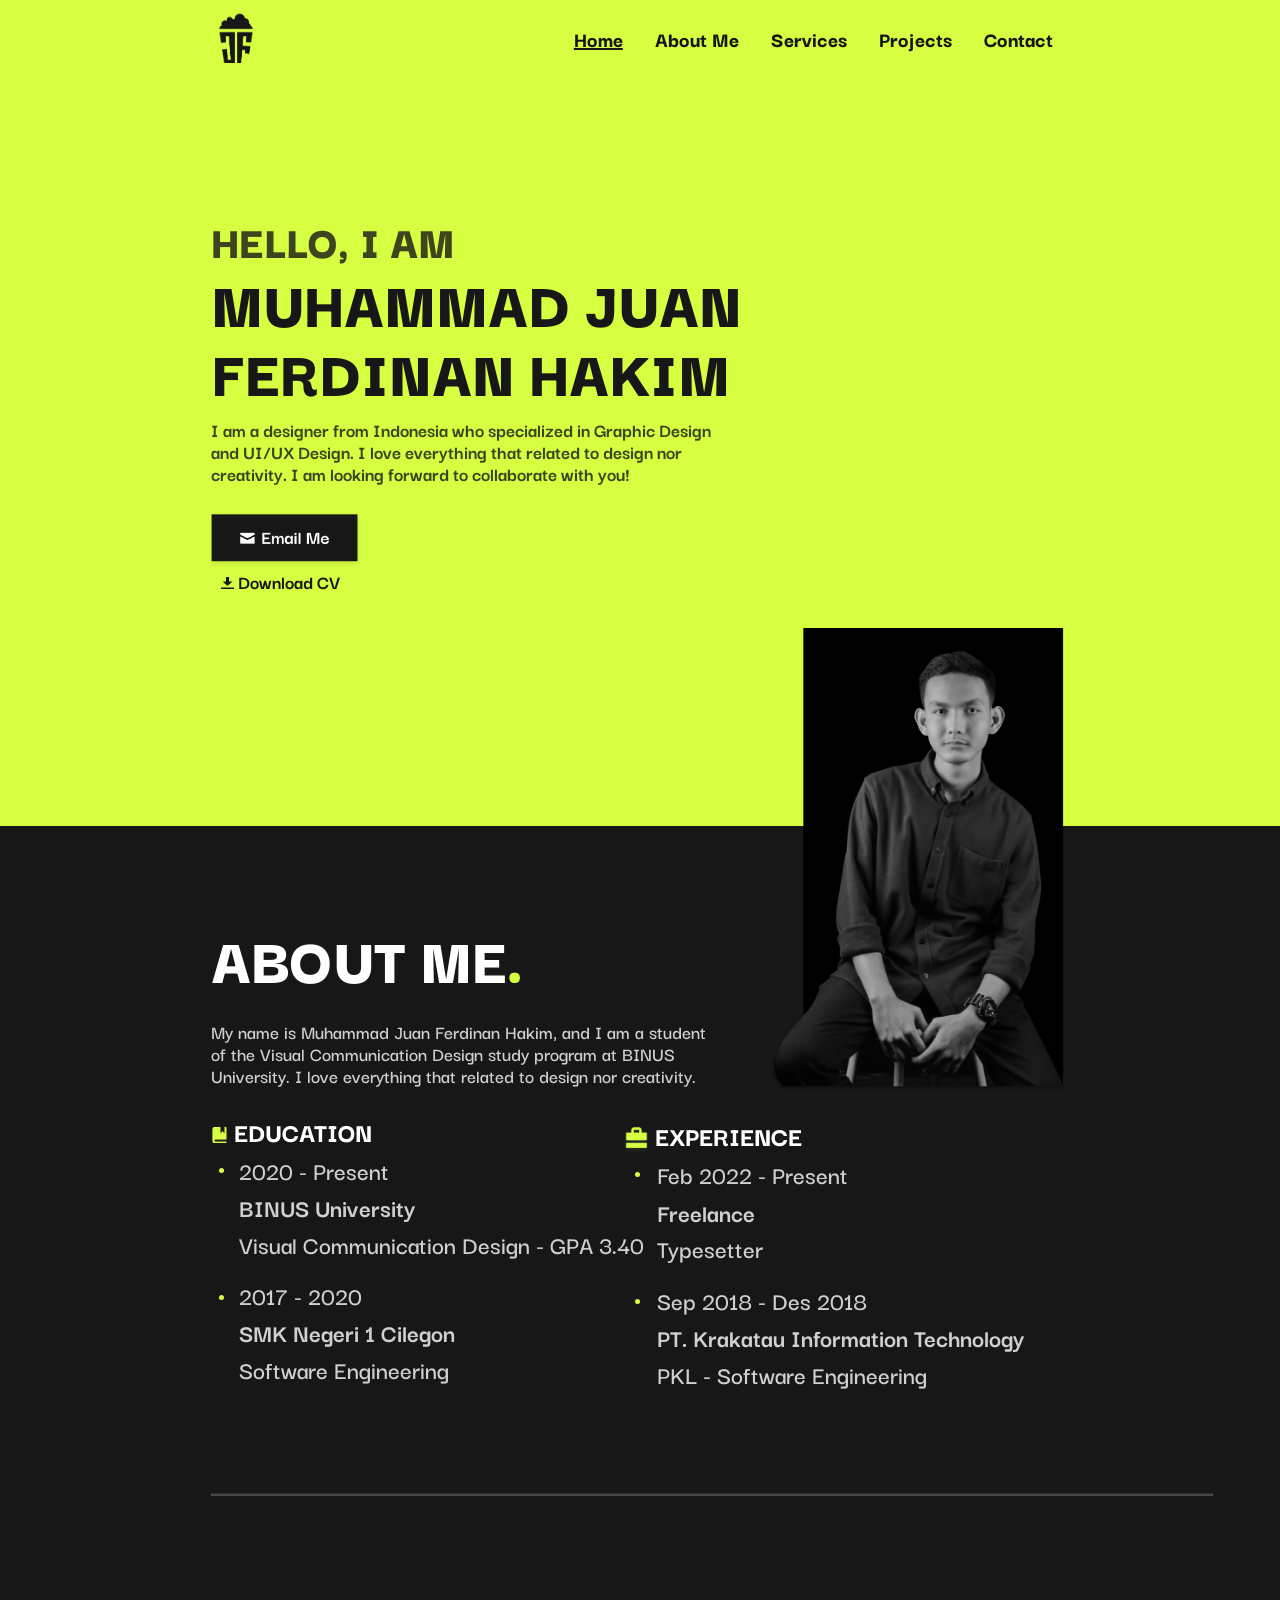
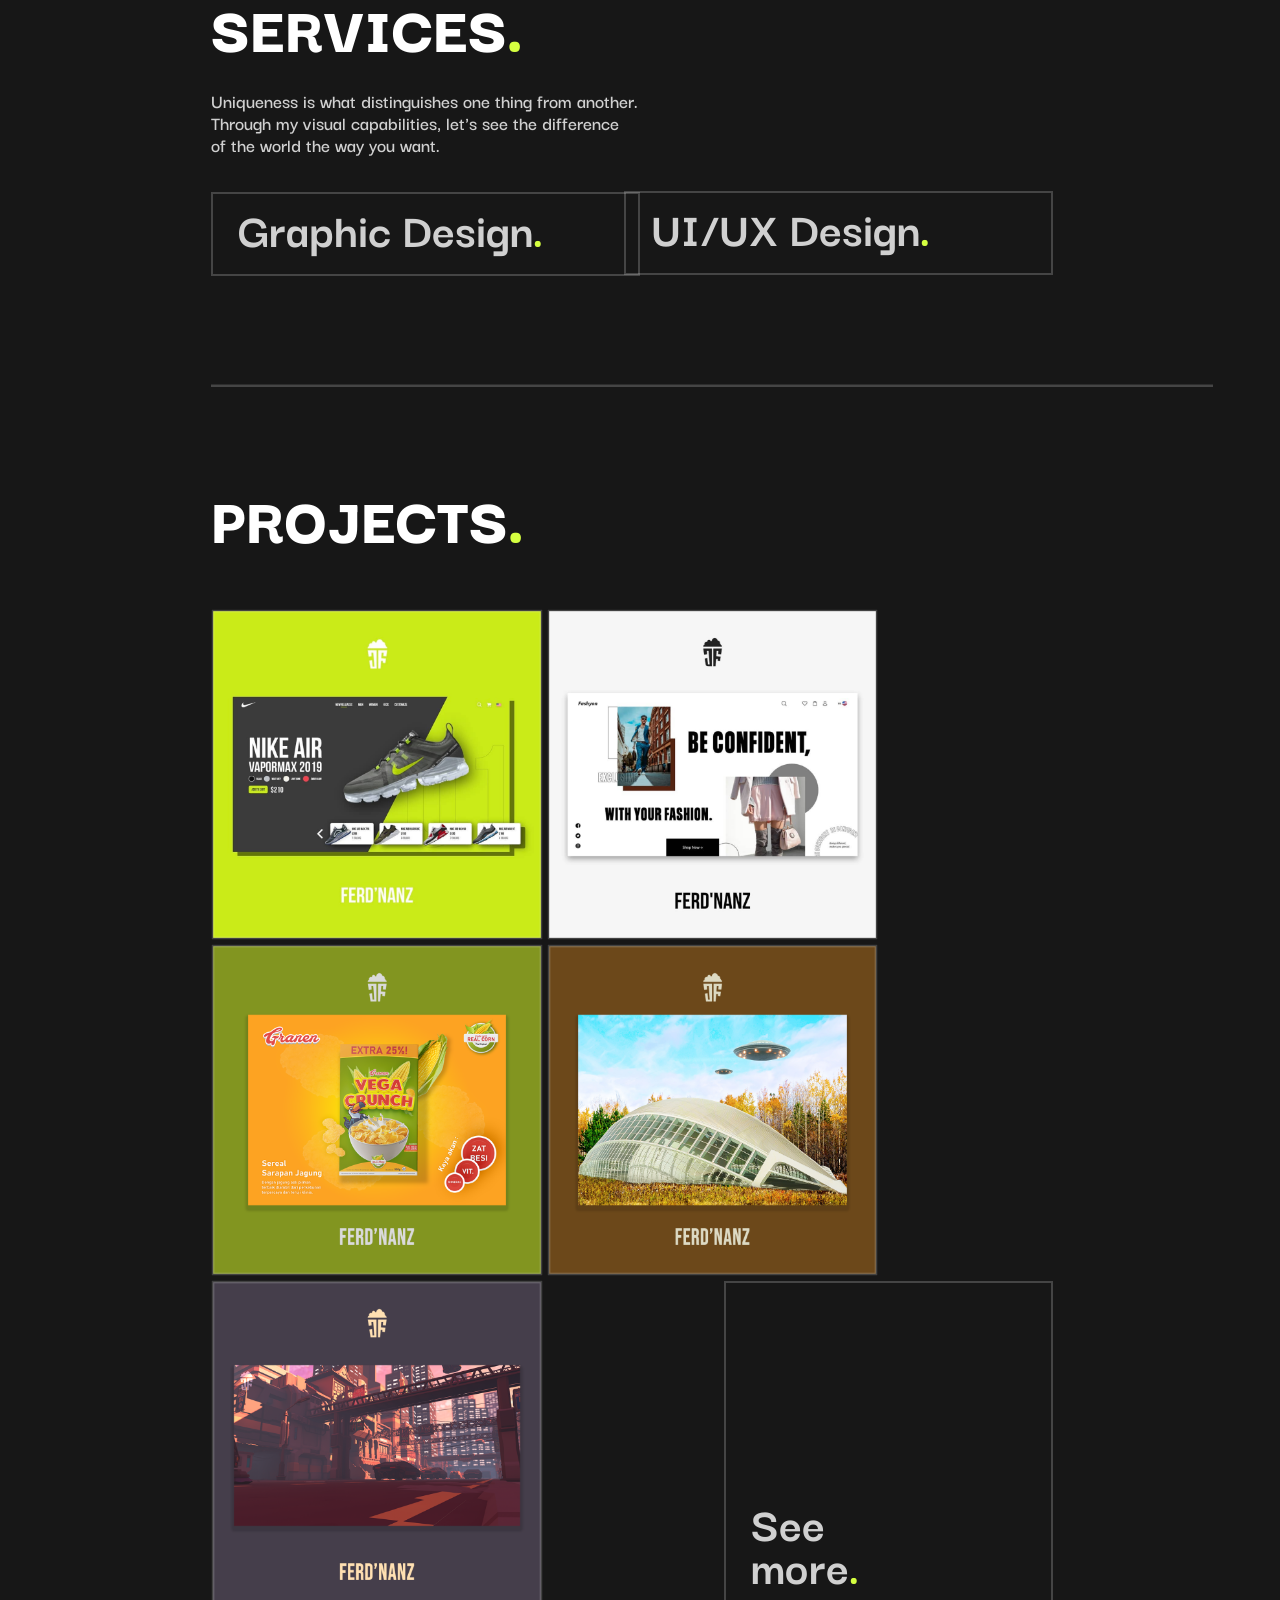
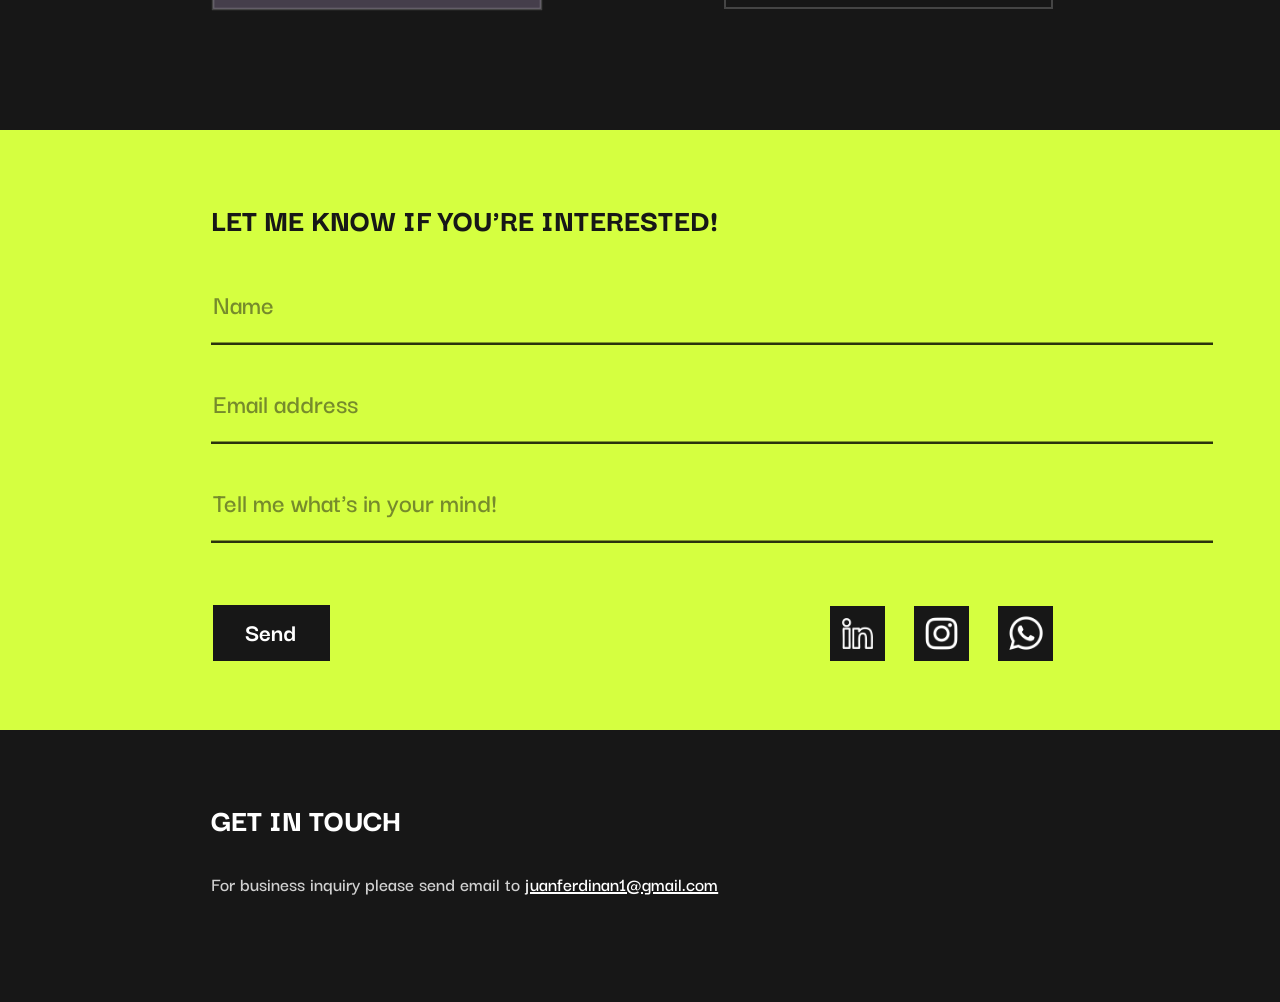
==== index.html @ d7a16997 "first commit" ====
<!DOCTYPE html>
<html>
<head>
  <meta name="viewport" content="width=device-width, initial-scale=1.0">
  <link rel="stylesheet" href="portofolio.css">
  <link href="https://fonts.googleapis.com/css2?family=Darker+Grotesque:wght@300;400;500;600;700;800;900&display=swap" rel="stylesheet">
  <title>Portofolio - Muhammad Juan Ferdinan Hakim</title>
  <link rel="icon" type="image/x-icon" href="img/favicon.png">
</head>
<body>
    <ul id="navbar">
      <div class="contentnav">
        <li class="li"><a href="portofolio.html"><img src="img/logo.png" alt="Logo JF" class="logo"></a></li>
        <li class="fr li"><a class="nav" href="#contact">Contact</a></li>
        <li class="fr li"><a class="nav" href="#projects">Projects</a></li>
        <li class="fr li"><a class="nav" href="#services">Services</a></li>
        <li class="fr li"><a class="nav" href="#aboutme">About Me</a></li>
        <li class="fr li"><a class="nav active" href="#home">Home</a></li>
      </div>
    </ul>

    <div id="home" class="bg">
        <div class="lp">
          <h1 class="head1">
            HELLO, I AM
            
            <span class="brh"></span>

            <div class="head2">MUHAMMAD JUAN
              <span class="brh"></span>
              FERDINAN HAKIM
              <span class="brh"></span>
            </div>

            <span class="br"></span>

            <div class="head3">I am a designer from Indonesia who specialized in Graphic Design
              <span class="brp"></span>
              and UI/UX Design. I love everything that related to design nor
              <span class="brp"></span>
              creativity. I am looking forward to collaborate with you!
            </div>

            <span class="br"></span>

            <ul>
                <li>
                  <a href="mailto:juanferdinan1@gmail.com" target="_blank">
                  <img class="emailicon" src="img/emailme1.png" 
                  onmouseover="this.src='img/emailme2.png'"
                  onmouseout="this.src='img/emailme1.png'"
                  alt="Email Me"/>
                  </a>
                </li>
                <span class="brb"></span>
                <li>
                  <a href="https://drive.google.com/u/0/uc?id=1bEFEHEDZlQZwKQmNddLRcC8NxGwHybi5&export=download" class="dcv">
                  <img class="dlicon" src="img/download.png" 
                  alt="Download"/> Download CV</a>
                </li>
            </ul>
          </h1>
          <img src="img/foto.png" alt="Foto Diri" class="foto">
        </div>
    </div>

    <div id="aboutme" class="content">
      <h1 style="margin-top: 20px;">ABOUT ME<span class="titik">.</span></h1>

      <span class="br"></span>

      <p style="margin-top: -30px;">My name is Muhammad Juan Ferdinan Hakim, and I am a student
        <span class="brp"></span>
        of the Visual Communication Design study program at BINUS
        <span class="brp"></span>
        University. I love everything that related to design nor creativity.
      </p>

      <h2><img src="img/edu.png" alt="Edu Icon" style="margin-bottom: -1px; width: 2%;"> EDUCATION</h2>
      <li style="margin-top: -12.5px; margin-left: 8px;" class="titik"><p style="font-size: 26px; margin-top: -27.5px; margin-left: 20px;">2020 - Present</p></li>
      <p style="font-size: 26px; margin-top: -25px; margin-left: 28px;"><b>BINUS University</b></p>
      <p style="font-size: 26px; margin-top: -25px; margin-left: 28px;">Visual Communication Design - GPA 3.40</p>
      
      <li style="margin-top: 0px; margin-left: 8px;" class="titik"><p style="font-size: 26px; margin-top: -28.5px; margin-left: 20px;">2017 - 2020</p></li>
      <p style="font-size: 26px; margin-top: -25px; margin-left: 28px;"><b>SMK Negeri 1 Cilegon</b></p>
      <p style="font-size: 26px; margin-top: -25px; margin-left: 28px;">Software Engineering</p>

      <div style="float: right; margin-right: -220px; margin-top: -320px;">
      <h2 style="margin-left: 30px;"><img src="img/briefcase.png" alt="BC Icon" style="margin-bottom: -6px; margin-left: -33px; width: 4%;"> EXPERIENCE</h2>
      <li style="margin-top: -12.5px; margin-left: 8px;" class="titik"><p style="font-size: 26px; margin-top: -27.5px; margin-left: 22px;">Feb 2022 - Present</p></li>
      <p style="font-size: 26px; margin-top: -24px; margin-left: 30px;"><b>Freelance</b></p>
      <p style="font-size: 26px; margin-top: -25.5px; margin-left: 30px;">Typesetter</p>
      
      <li style="margin-top: 0px; margin-left: 8px;" class="titik"><p style="font-size: 26px; margin-top: -28.5px; margin-left: 22px;">Sep 2018 - Des 2018</p></li>
      <p style="font-size: 26px; margin-top: -25px; margin-left: 30px;"><b>PT. Krakatau Information Technology</b></p>
      <p style="font-size: 26px; margin-top: -25px; margin-left: 30px;">PKL - Software Engineering</p>
      </div>

      <img style="width: 1002px; margin-top: 75px;" src="img/line2.png">
    </div>

    <div id="services" class="content">
      <h1 style="margin-top: -50px;">SERVICES<span class="titik">.</span></h1>

      <span class="br"></span>

      <p style="margin-top: -30px;">Uniqueness is what distinguishes one thing from another.
        <span class="brp"></span>
        Through my visual capabilities, let's see the difference
        <span class="brp"></span>
        of the world the way you want.
      </p>
      
      <a href="#"><h1 class="s1" id="unhide1">Graphic Design<span class="titik">.</span> <img class="extlink1" id="hide1" src="img/extlink.png" alt="External Link"></h1></a>
      <a href="#"><h1 class="s2" id="unhide2">UI/UX Design<span class="titik">.</span> <img class="extlink2" id="hide2" src="img/extlink.png" alt="External Link"></h1></a>

      <img style="width: 1002px; margin-top: 75px;" src="img/line2.png">
    </div>

    <div id="projects" class="content">
      <h1 style="margin-top: -50px;">PROJECTS<span class="titik">.</span></h1>

      <span class="br"></span>

      <img style="width: 331.5px;" src="img/img1.png" alt="IMG1">
      <img style="width: 331.5px;" src="img/img2.png" alt="IMG2">
      <img style="width: 331.5px;" src="img/img3.png" alt="IMG3">
      <img style="width: 331.5px;" src="img/img4.png" alt="IMG4">
      <img style="width: 331.5px;" src="img/img5.png" alt="IMG5">
      <a href="#"><h1 class="s3" id="unhide3">
        <img class="extlink3" id="hide3" src="img/extlink.png" alt="External Link">
        <div style="margin-top: 205px;">See
        <span style="display: block; margin-bottom: -25px;"></span>
        more<span class="titik">.</span></div></h1></a>
    </div>

    <span class="brs"></span>

    <div id="contact" class="bgcontact" style="width: 100%;">
      <div class="content">
        <div style="margin-top: -25px;">
          <h2 class="contact">LET ME KNOW IF YOU'RE INTERESTED!</h2>
        </div>
      </div>

      <div class="content">
        <form action="#contact" style="margin-top: -25px;">
          <input type="text" id="fname" name="fname" placeholder="Name" class="form" size="79">
          <img style="width: 1002px;" src="img/line3.png"><span class="brs"></span>
          <input type="text" id="lname" name="lname" placeholder="Email address" class="form" size="79">
          <img style="width: 1002px;" src="img/line3.png"><span class="brs"></span>
          <input type="text" id="lname" name="lname" placeholder="Tell me what's in your mind!" class="form" size="79">
          <img style="width: 1002px;" src="img/line3.png"><span class="brs"></span><br>
          <input type="submit" value="Send">
        </form>

        <div style="float: right; margin-top: -59.5px; margin-right: 16px;">
          <a href="https://www.linkedin.com/in/muhammad-juan-ferdinan-hakim-639b55199/" target="_blank"><img style="width: 55px; margin-right: 25px;" src="img/in.png" alt="LinkedIn Icon"></a>
          <a href="https://www.instagram.com/juanferdinan.dzn/" target="_blank"><img style="width: 55px; margin-right: 25px;" src="img/ig.png" alt="Instagram Icon"></a>
          <a href="https://wa.me/6282111649429" target="_blank"><img style="width: 55px;" src="img/wa.png" alt="WhatsApp Icon"></a>
        </div>
      </div>
    </div>

    <footer class="content">
      <div style="margin-top: -25px;">
        <h2 class="footer">GET IN TOUCH</h2>
      </div>

      <p style="margin-top: 100px;">For business inquiry please send email to 
        <a class="mail" href="mailto:juanferdinan1@gmail.com" target="_blank">juanferdinan1@gmail.com</a></p>
    </footer>

<div class="javascript">
<script>
    var prevScrollpos = window.pageYOffset;
    window.onscroll = function() {
    var currentScrollPos = window.pageYOffset;
      if (prevScrollpos > currentScrollPos) {
        document.getElementById("navbar").style.top = "0";
      } else {
        document.getElementById("navbar").style.top = "-80px";
      }
      prevScrollpos = currentScrollPos;
    }

    var header = document.getElementById("navbar");
    var btns = header.getElementsByClassName("nav");
    for (var i = 0; i < btns.length; i++) {
      btns[i].addEventListener("click", function() {
      var current = document.getElementsByClassName("active");
      current[0].className = current[0].className.replace(" active", "");
      this.className += " active";
      });
    }
</script>

<script src="https://ajax.googleapis.com/ajax/libs/jquery/3.6.1/jquery.min.js"></script>
  
<script>
  $(document).ready(function(){
  $("#unhide1").hover(function(){
    $("#hide1").show();
    }, function(){
    $("#hide1").hide();
  });
  });
</script>

<script>
  $(document).ready(function(){
  $("#unhide2").hover(function(){
    $("#hide2").show();
    }, function(){
    $("#hide2").hide();
  });
  });
</script>

<script>
  $(document).ready(function(){
  $("#unhide3").hover(function(){
    $("#hide3").show();
    }, function(){
    $("#hide3").hide();
  });
  });
</script>
</div>

</body>
</html>
---- portofolio.css ----
html {
    scroll-behavior: smooth;
}

body {
    height: 100%;
    margin-bottom: 0;
    margin-left: 0;
    margin-right: 0;
    margin-top: -20px;
}

.bg {
    background-color: #D5FF40;
    height: 768px;
    background-position: center;
    background-repeat: no-repeat;
    background-size: cover;
    margin: 0;
}

body {
    color: #fff;
}

ul {
    list-style-type: none;
    margin: 0;
    padding: 0;
    overflow: hidden;
    background-color: #D5FF40;
    position: -webkit-sticky;
    position: sticky;
    top: 0;
    transition: top 0.5s;
    font-size: 22px;
}
  
.li {
    float: left;
}
  
.nav {
    display: block;
    color: #171717;
    text-align: center;
    padding: 14px 16px;
    text-decoration: none;
    font-family: 'Darker Grotesque', sans-serif;
    font-weight: 800;
}
  
.nav:hover {
    background-color: #171717;
    color: #D5FF40;
}

.active {
    text-decoration-line: underline;
    text-decoration-color: #171717;
    text-decoration-thickness: 2px;
    color: #171717;
}

.fr {
    float: right;
    margin-top: 10px;
    margin-bottom: 10px;
}

.logo {
    width: 50px;
    height: 59px;
    cursor: pointer;
    margin-top: 4px;
}

body {
    background: #171717;
}
  
.content {
    max-width: 67%;
    margin: auto;
    padding: 65px;
}

.contentnav {
    max-width: 67%;
    margin: auto;
}

.foto {
    width: 35%;
    float: right;
}

.lp {
    max-width: 67%;
    margin: auto;
    padding: 75px;
}

.head1 {
    float: left;
    font-family: 'Darker Grotesque', sans-serif;
    font-weight: 900;
    font-size: 47.5px;
    color: rgba(23, 23, 23, 0.8);
    margin-top: 75px;
}

.head2 {
    font-family: 'Darker Grotesque', sans-serif;
    font-weight: 900;
    font-size: 67.5px;
    color: #171717;
}

.brh {
    display: block;
    margin-bottom: -0.35em;
}


.head3 {
    font-family: 'Darker Grotesque', sans-serif;
    font-weight: 700;
    font-size: 20px;
    color: rgba(23, 23, 23, 0.8);
}

.brp {
    display: block;
    margin-bottom: -0.25em;
}

.br {
    display: block;
    margin-bottom: 0.5em;
}

.brb {
    display: block;
    margin-bottom: -0.5em;
}

.emailicon {
    width: 25%;
    margin-left: -5px;
}

.dlicon {
    width: 2%;
    margin-left: 10px;
}

.dcv {
    font-family: 'Darker Grotesque', sans-serif;
    font-weight: 700;
    font-size: 20px;
    color: #171717;
    text-decoration-line: none;
}

h1 {
    font-family: 'Darker Grotesque', sans-serif;
    font-weight: 900;
    font-size: 67.5px;
    color: #fff;
    text-decoration-line: none;
}

h2 {
    font-family: 'Darker Grotesque', sans-serif;
    font-weight: 800;
    font-size: 28px;
    color: #fff;
    text-decoration-line: none;
}

.titik {
    color: #D5FF40;
}

p {
    font-family: 'Darker Grotesque', sans-serif;
    font-weight: 600;
    font-size: 20px;
    color: rgba(255, 255, 255, 0.8);
    text-decoration-line: none;
}

.square {
    height: 50px;
    width: 50px;
    border: 2.5px solid rgba(255, 255, 255, 0.2);
}

h1.s1 {
    width: 400px;
    height: 75px;
    font-family: 'Darker Grotesque', sans-serif;
    font-weight: 700;
    font-size: 50px;
    color: rgba(255, 255, 255, 0.8);
    text-decoration-line: none;
    border: 2.5px solid rgba(255, 255, 255, 0.2);
    padding-bottom: 5px;
    padding-left: 25px;
}

h1.s1:hover {
    color: #ffffff;
    border: 2.5px solid rgba(255, 255, 255, 0.2);
    background-color: rgba(255, 255, 255, 0.2);
}

.extlink1 {
    width: 41px;
    float: right;
    padding-top: 19.5px;
    padding-right: 25px;
    display: none;
}

h1.s2 {
    float: right;
    width: 400px;
    height: 75px;
    font-family: 'Darker Grotesque', sans-serif;
    font-weight: 700;
    font-size: 50px;
    color: rgba(255, 255, 255, 0.8);
    text-decoration-line: none;
    border: 2.5px solid rgba(255, 255, 255, 0.2);
    padding-bottom: 5px;
    padding-left: 25px;
    margin-top: -118px;
    margin-right: 16px;
}

h1.s2:hover{
    color: #ffffff;
    border: 2.5px solid rgba(255, 255, 255, 0.2);
    background-color: rgba(255, 255, 255, 0.2);
}

.extlink2 {
    width: 41px;
    float: right;
    padding-top: 19.5px;
    padding-right: 25px;
    display: none;
}

a {
    text-decoration-line: none;
}

h1.s3 {
    float: right;
    width: 300px;
    height: 324px;
    font-family: 'Darker Grotesque', sans-serif;
    font-weight: 700;
    font-size: 50px;
    color: rgba(255, 255, 255, 0.8);
    text-decoration-line: none;
    border: 2.5px solid rgba(255, 255, 255, 0.2);
    margin-top: 1px;
    padding-left: 25px;
    margin-right: 16px;
}

h1.s3:hover {
    color: #ffffff;
    border: 2.5px solid rgba(255, 255, 255, 0.2);
    background-color: rgba(255, 255, 255, 0.2);
}

.extlink3 {
    width: 41px;
    float: right;
    padding-top: 22px;
    padding-right: 25px;
    display: none;
}

.bgcontact {
    margin-right: 200px;
    background-color: #D5FF40;
}

.contact {
    float: left;
    font-family: 'Darker Grotesque', sans-serif;
    font-weight: 800;
    font-size: 32px;
    color: #171717;
    text-decoration-line: none;
    border: none;
}

.brs {
    display: block;
    margin-bottom: 50px;
}

.form {
    margin-top: -50px;
    border: none;
    font-family: 'Darker Grotesque', sans-serif;
    font-weight: 600;
    font-size: 28px;
    text-align: left;
    letter-spacing: 0px;
    color: #171717;
    padding-bottom: 9px;
    background-color: #D5FF40;
    border-width: 0px 0px 2.5px;
    border-color: #171717;
}

::placeholder {
    color: rgba(23, 23, 23, 0.5);
}

input[type=submit] {
    font-family: 'Darker Grotesque', sans-serif;
    font-weight: 700;
    font-size: 26px;
    background-color: #171717;
    border: none;
    color: #ffffff;
    padding: 8px 34px 12px 32px;
    text-decoration: none;
    margin: 4px 2px;
    cursor: pointer;
    margin-top: -10px;
}

.footer {
    float: left;
    font-family: 'Darker Grotesque', sans-serif;
    font-weight: 800;
    font-size: 32px;
    color: #ffffff;
    text-decoration-line: none;
    border: none;
}

a.mail {
    text-decoration-line: underline;
    text-decoration-color: #ffffff;
    color: #ffffff;
    cursor: pointer;
}
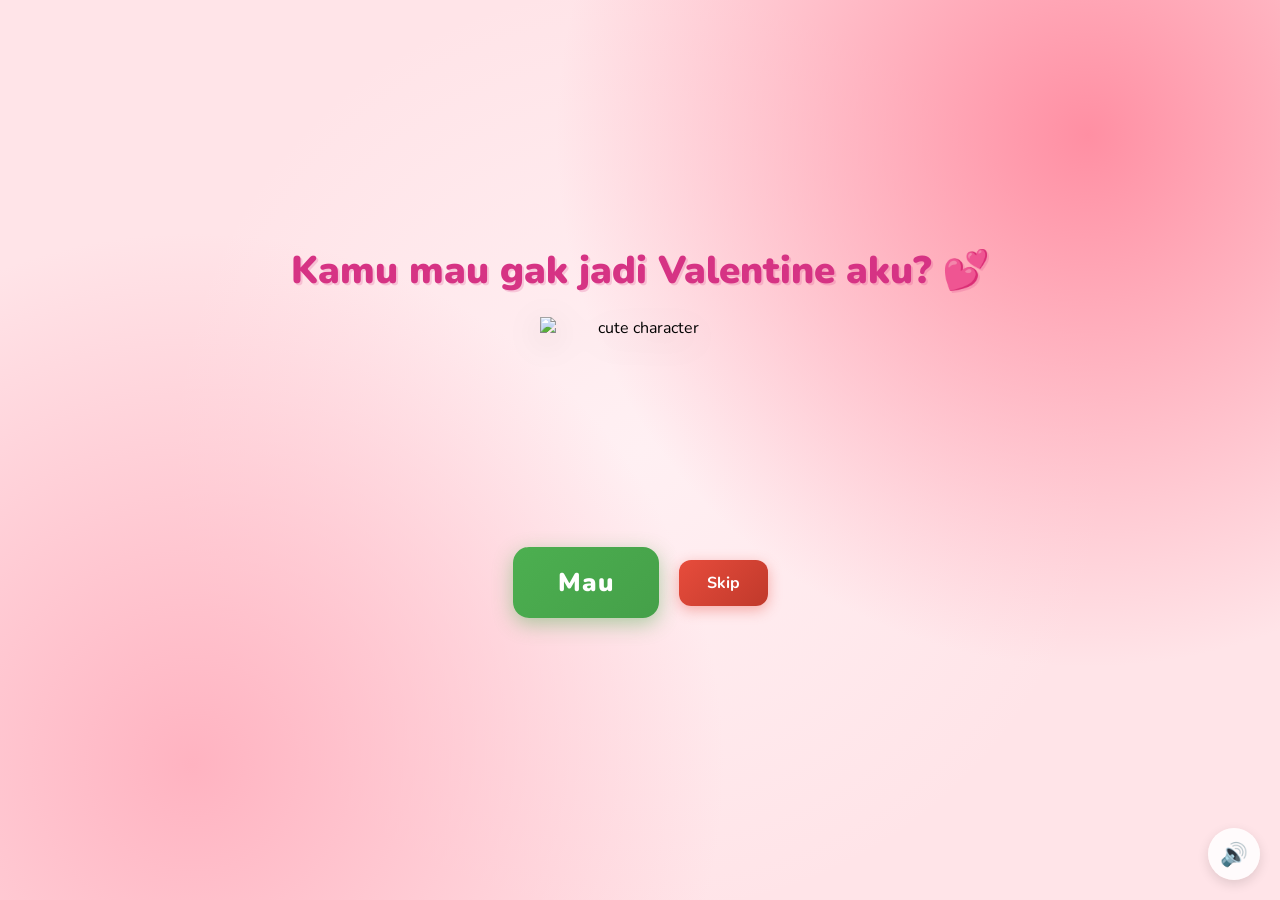
==== commit cbfef8be: "Add files via upload" ====
--- a/index.html
+++ b/index.html
@@ -1,232 +1,36 @@
 <!DOCTYPE html>
-<html>
+<html lang="en">
 <head>
-  <meta name="viewport" content="width=device-width, initial-scale=1.0">
-  <link rel="stylesheet" href="portofolio.css">
-  <link href="https://fonts.googleapis.com/css2?family=Darker+Grotesque:wght@300;400;500;600;700;800;900&display=swap" rel="stylesheet">
-  <title>Portofolio - Muhammad Juan Ferdinan Hakim</title>
-  <link rel="icon" type="image/x-icon" href="img/favicon.png">
+    <meta charset="UTF-8">
+    <meta name="viewport" content="width=device-width, initial-scale=1.0">
+    <title>Kamu mau gak jadi Valentine aku? 💕</title>
+    <link rel="preconnect" href="https://fonts.googleapis.com">
+    <link href="https://fonts.googleapis.com/css2?family=Nunito:wght@400;700;800;900&display=swap" rel="stylesheet">
+    <link rel="stylesheet" href="style.css">
 </head>
 <body>
-    <ul id="navbar">
-      <div class="contentnav">
-        <li class="li"><a href="portofolio.html"><img src="img/logo.png" alt="Logo JF" class="logo"></a></li>
-        <li class="fr li"><a class="nav" href="#contact">Contact</a></li>
-        <li class="fr li"><a class="nav" href="#projects">Projects</a></li>
-        <li class="fr li"><a class="nav" href="#services">Services</a></li>
-        <li class="fr li"><a class="nav" href="#aboutme">About Me</a></li>
-        <li class="fr li"><a class="nav active" href="#home">Home</a></li>
-      </div>
-    </ul>
+    <div class="hearts-bg"></div>
 
-    <div id="home" class="bg">
-        <div class="lp">
-          <h1 class="head1">
-            HELLO, I AM
-            
-            <span class="brh"></span>
+    <div class="container">
+        <h1>Kamu mau gak jadi Valentine aku? 💕</h1>
 
-            <div class="head2">MUHAMMAD JUAN
-              <span class="brh"></span>
-              FERDINAN HAKIM
-              <span class="brh"></span>
-            </div>
+        <div class="gif-container">
+            <img id="cat-gif" src="https://media.tenor.com/EBV7OT7ACfwAAAAj/u-u-qua-qua-u-quaa.gif" alt="cute character">
+        </div>
 
-            <span class="br"></span>
-
-            <div class="head3">I am a designer from Indonesia who specialized in Graphic Design
-              <span class="brp"></span>
-              and UI/UX Design. I love everything that related to design nor
-              <span class="brp"></span>
-              creativity. I am looking forward to collaborate with you!
-            </div>
-
-            <span class="br"></span>
-
-            <ul>
-                <li>
-                  <a href="mailto:juanferdinan1@gmail.com" target="_blank">
-                  <img class="emailicon" src="img/emailme1.png" 
-                  onmouseover="this.src='img/emailme2.png'"
-                  onmouseout="this.src='img/emailme1.png'"
-                  alt="Email Me"/>
-                  </a>
-                </li>
-                <span class="brb"></span>
-                <li>
-                  <a href="https://drive.google.com/u/0/uc?id=1bEFEHEDZlQZwKQmNddLRcC8NxGwHybi5&export=download" class="dcv">
-                  <img class="dlicon" src="img/download.png" 
-                  alt="Download"/> Download CV</a>
-                </li>
-            </ul>
-          </h1>
-          <img src="img/foto.png" alt="Foto Diri" class="foto">
+        <div class="buttons">
+            <button id="yes-btn" onclick="handleYesClick()">Mau</button>
+            <button id="no-btn" onclick="handleNoClick()">Skip</button>
         </div>
+        <div id="tease-toast"></div>
     </div>
 
-    <div id="aboutme" class="content">
-      <h1 style="margin-top: 20px;">ABOUT ME<span class="titik">.</span></h1>
+    <audio id="bg-music" loop autoplay muted>
+        <source src="music/beabadoobee - Glue Song (Lyrics).mp3" type="audio/mpeg">
+    </audio>
 
-      <span class="br"></span>
+    <button id="music-toggle" onclick="toggleMusic()" title="Toggle music">🔊</button>
 
-      <p style="margin-top: -30px;">My name is Muhammad Juan Ferdinan Hakim, and I am a student
-        <span class="brp"></span>
-        of the Visual Communication Design study program at BINUS
-        <span class="brp"></span>
-        University. I love everything that related to design nor creativity.
-      </p>
-
-      <h2><img src="img/edu.png" alt="Edu Icon" style="margin-bottom: -1px; width: 2%;"> EDUCATION</h2>
-      <li style="margin-top: -12.5px; margin-left: 8px;" class="titik"><p style="font-size: 26px; margin-top: -27.5px; margin-left: 20px;">2020 - Present</p></li>
-      <p style="font-size: 26px; margin-top: -25px; margin-left: 28px;"><b>BINUS University</b></p>
-      <p style="font-size: 26px; margin-top: -25px; margin-left: 28px;">Visual Communication Design - GPA 3.40</p>
-      
-      <li style="margin-top: 0px; margin-left: 8px;" class="titik"><p style="font-size: 26px; margin-top: -28.5px; margin-left: 20px;">2017 - 2020</p></li>
-      <p style="font-size: 26px; margin-top: -25px; margin-left: 28px;"><b>SMK Negeri 1 Cilegon</b></p>
-      <p style="font-size: 26px; margin-top: -25px; margin-left: 28px;">Software Engineering</p>
-
-      <div style="float: right; margin-right: -220px; margin-top: -320px;">
-      <h2 style="margin-left: 30px;"><img src="img/briefcase.png" alt="BC Icon" style="margin-bottom: -6px; margin-left: -33px; width: 4%;"> EXPERIENCE</h2>
-      <li style="margin-top: -12.5px; margin-left: 8px;" class="titik"><p style="font-size: 26px; margin-top: -27.5px; margin-left: 22px;">Feb 2022 - Present</p></li>
-      <p style="font-size: 26px; margin-top: -24px; margin-left: 30px;"><b>Freelance</b></p>
-      <p style="font-size: 26px; margin-top: -25.5px; margin-left: 30px;">Typesetter</p>
-      
-      <li style="margin-top: 0px; margin-left: 8px;" class="titik"><p style="font-size: 26px; margin-top: -28.5px; margin-left: 22px;">Sep 2018 - Des 2018</p></li>
-      <p style="font-size: 26px; margin-top: -25px; margin-left: 30px;"><b>PT. Krakatau Information Technology</b></p>
-      <p style="font-size: 26px; margin-top: -25px; margin-left: 30px;">PKL - Software Engineering</p>
-      </div>
-
-      <img style="width: 1002px; margin-top: 75px;" src="img/line2.png">
-    </div>
-
-    <div id="services" class="content">
-      <h1 style="margin-top: -50px;">SERVICES<span class="titik">.</span></h1>
-
-      <span class="br"></span>
-
-      <p style="margin-top: -30px;">Uniqueness is what distinguishes one thing from another.
-        <span class="brp"></span>
-        Through my visual capabilities, let's see the difference
-        <span class="brp"></span>
-        of the world the way you want.
-      </p>
-      
-      <a href="#"><h1 class="s1" id="unhide1">Graphic Design<span class="titik">.</span> <img class="extlink1" id="hide1" src="img/extlink.png" alt="External Link"></h1></a>
-      <a href="#"><h1 class="s2" id="unhide2">UI/UX Design<span class="titik">.</span> <img class="extlink2" id="hide2" src="img/extlink.png" alt="External Link"></h1></a>
-
-      <img style="width: 1002px; margin-top: 75px;" src="img/line2.png">
-    </div>
-
-    <div id="projects" class="content">
-      <h1 style="margin-top: -50px;">PROJECTS<span class="titik">.</span></h1>
-
-      <span class="br"></span>
-
-      <img style="width: 331.5px;" src="img/img1.png" alt="IMG1">
-      <img style="width: 331.5px;" src="img/img2.png" alt="IMG2">
-      <img style="width: 331.5px;" src="img/img3.png" alt="IMG3">
-      <img style="width: 331.5px;" src="img/img4.png" alt="IMG4">
-      <img style="width: 331.5px;" src="img/img5.png" alt="IMG5">
-      <a href="#"><h1 class="s3" id="unhide3">
-        <img class="extlink3" id="hide3" src="img/extlink.png" alt="External Link">
-        <div style="margin-top: 205px;">See
-        <span style="display: block; margin-bottom: -25px;"></span>
-        more<span class="titik">.</span></div></h1></a>
-    </div>
-
-    <span class="brs"></span>
-
-    <div id="contact" class="bgcontact" style="width: 100%;">
-      <div class="content">
-        <div style="margin-top: -25px;">
-          <h2 class="contact">LET ME KNOW IF YOU'RE INTERESTED!</h2>
-        </div>
-      </div>
-
-      <div class="content">
-        <form action="#contact" style="margin-top: -25px;">
-          <input type="text" id="fname" name="fname" placeholder="Name" class="form" size="79">
-          <img style="width: 1002px;" src="img/line3.png"><span class="brs"></span>
-          <input type="text" id="lname" name="lname" placeholder="Email address" class="form" size="79">
-          <img style="width: 1002px;" src="img/line3.png"><span class="brs"></span>
-          <input type="text" id="lname" name="lname" placeholder="Tell me what's in your mind!" class="form" size="79">
-          <img style="width: 1002px;" src="img/line3.png"><span class="brs"></span><br>
-          <input type="submit" value="Send">
-        </form>
-
-        <div style="float: right; margin-top: -59.5px; margin-right: 16px;">
-          <a href="https://www.linkedin.com/in/muhammad-juan-ferdinan-hakim-639b55199/" target="_blank"><img style="width: 55px; margin-right: 25px;" src="img/in.png" alt="LinkedIn Icon"></a>
-          <a href="https://www.instagram.com/juanferdinan.dzn/" target="_blank"><img style="width: 55px; margin-right: 25px;" src="img/ig.png" alt="Instagram Icon"></a>
-          <a href="https://wa.me/6282111649429" target="_blank"><img style="width: 55px;" src="img/wa.png" alt="WhatsApp Icon"></a>
-        </div>
-      </div>
-    </div>
-
-    <footer class="content">
-      <div style="margin-top: -25px;">
-        <h2 class="footer">GET IN TOUCH</h2>
-      </div>
-
-      <p style="margin-top: 100px;">For business inquiry please send email to 
-        <a class="mail" href="mailto:juanferdinan1@gmail.com" target="_blank">juanferdinan1@gmail.com</a></p>
-    </footer>
-
-<div class="javascript">
-<script>
-    var prevScrollpos = window.pageYOffset;
-    window.onscroll = function() {
-    var currentScrollPos = window.pageYOffset;
-      if (prevScrollpos > currentScrollPos) {
-        document.getElementById("navbar").style.top = "0";
-      } else {
-        document.getElementById("navbar").style.top = "-80px";
-      }
-      prevScrollpos = currentScrollPos;
-    }
-
-    var header = document.getElementById("navbar");
-    var btns = header.getElementsByClassName("nav");
-    for (var i = 0; i < btns.length; i++) {
-      btns[i].addEventListener("click", function() {
-      var current = document.getElementsByClassName("active");
-      current[0].className = current[0].className.replace(" active", "");
-      this.className += " active";
-      });
-    }
-</script>
-
-<script src="https://ajax.googleapis.com/ajax/libs/jquery/3.6.1/jquery.min.js"></script>
-  
-<script>
-  $(document).ready(function(){
-  $("#unhide1").hover(function(){
-    $("#hide1").show();
-    }, function(){
-    $("#hide1").hide();
-  });
-  });
-</script>
-
-<script>
-  $(document).ready(function(){
-  $("#unhide2").hover(function(){
-    $("#hide2").show();
-    }, function(){
-    $("#hide2").hide();
-  });
-  });
-</script>
-
-<script>
-  $(document).ready(function(){
-  $("#unhide3").hover(function(){
-    $("#hide3").show();
-    }, function(){
-    $("#hide3").hide();
-  });
-  });
-</script>
-</div>
-
+    <script src="script.js"></script>
 </body>
 </html>
--- a/style.css
+++ b/style.css
@@ -0,0 +1,206 @@
+* {
+    margin: 0;
+    padding: 0;
+    box-sizing: border-box;
+}
+
+body {
+    background-color: #FFE4E8;
+    font-family: 'Nunito', sans-serif;
+    min-height: 100vh;
+    display: flex;
+    justify-content: center;
+    align-items: center;
+    overflow: hidden;
+    background-image:
+        radial-gradient(circle at 15% 85%, #ffb3c1 0%, transparent 40%),
+        radial-gradient(circle at 85% 15%, #ff8fa3 0%, transparent 40%),
+        radial-gradient(circle at 50% 50%, #fff0f3 0%, transparent 60%);
+}
+
+/* Floating hearts background */
+.hearts-bg {
+    position: fixed;
+    top: 0; left: 0; right: 0; bottom: 0;
+    pointer-events: none;
+    z-index: 0;
+    overflow: hidden;
+}
+
+.hearts-bg::before,
+.hearts-bg::after {
+    content: '💕 💗 💖 💝 💓';
+    position: absolute;
+    font-size: 1.5rem;
+    opacity: 0.15;
+    animation: floatHearts 12s linear infinite;
+    white-space: nowrap;
+    top: 100%;
+    left: 10%;
+}
+
+.hearts-bg::after {
+    animation-delay: 6s;
+    left: 60%;
+    content: '💗 💕 💓 💖 💝';
+}
+
+@keyframes floatHearts {
+    from { transform: translateY(0); opacity: 0.15; }
+    to { transform: translateY(-110vh); opacity: 0; }
+}
+
+.container {
+    position: relative;
+    z-index: 1;
+    text-align: center;
+    padding: 40px 20px;
+}
+
+h1 {
+    font-size: 2.4rem;
+    color: #d63384;
+    font-weight: 900;
+    margin-bottom: 20px;
+    text-shadow: 2px 2px 0px rgba(214, 51, 132, 0.2);
+    animation: wiggle 2s ease-in-out infinite;
+}
+
+@keyframes wiggle {
+    0%, 100% { transform: rotate(-1deg); }
+    50% { transform: rotate(1deg); }
+}
+
+.gif-container {
+    margin: 20px auto;
+    display: flex;
+    justify-content: center;
+}
+
+#cat-gif {
+    width: 200px;
+    height: 200px;
+    object-fit: contain;
+    filter: drop-shadow(0 8px 16px rgba(0,0,0,0.15));
+    transition: opacity 0.3s ease;
+}
+
+.buttons {
+    display: flex;
+    gap: 20px;
+    justify-content: center;
+    align-items: center;
+    margin-top: 30px;
+    flex-wrap: wrap;
+}
+
+#yes-btn {
+    background: linear-gradient(135deg, #4CAF50, #45a049);
+    color: white;
+    border: none;
+    border-radius: 16px;
+    font-size: 1.6rem;
+    font-weight: 900;
+    font-family: 'Nunito', sans-serif;
+    padding: 18px 45px;
+    cursor: pointer;
+    transition: transform 0.15s, box-shadow 0.15s;
+    box-shadow: 0 6px 20px rgba(76, 175, 80, 0.45);
+    letter-spacing: 1px;
+}
+
+#yes-btn:hover {
+    transform: scale(1.06) translateY(-2px);
+    box-shadow: 0 10px 28px rgba(76, 175, 80, 0.55);
+}
+
+#yes-btn:active {
+    transform: scale(0.98);
+}
+
+#no-btn {
+    background: linear-gradient(135deg, #e74c3c, #c0392b);
+    color: white;
+    border: none;
+    border-radius: 12px;
+    font-size: 1rem;
+    font-weight: 700;
+    font-family: 'Nunito', sans-serif;
+    padding: 12px 28px;
+    cursor: pointer;
+    transition: background 0.2s, left 0.25s ease, top 0.25s ease;
+    box-shadow: 0 4px 14px rgba(231, 76, 60, 0.4);
+}
+
+#no-btn:hover {
+    background: linear-gradient(135deg, #c0392b, #a93226);
+}
+
+
+#tease-toast {
+    margin-top: 14px;
+    font-size: 1rem;
+    color: #d63384;
+    font-weight: 700;
+    font-style: italic;
+    opacity: 0;
+    transform: translateY(6px);
+    transition: opacity 0.3s ease, transform 0.3s ease;
+    min-height: 1.5rem;
+}
+
+#tease-toast.show {
+    opacity: 1;
+    transform: translateY(0);
+}
+
+/* Music toggle button */
+#music-toggle {
+    position: fixed;
+    bottom: 20px;
+    right: 20px;
+    background: rgba(255, 255, 255, 0.85);
+    border: none;
+    border-radius: 50%;
+    width: 52px;
+    height: 52px;
+    font-size: 1.4rem;
+    cursor: pointer;
+    backdrop-filter: blur(10px);
+    box-shadow: 0 4px 12px rgba(0, 0, 0, 0.12);
+    transition: transform 0.2s;
+    z-index: 100;
+}
+
+#music-toggle:hover {
+    transform: scale(1.1);
+}
+
+/* Yes page specific */
+.yes-container h1.yes-title {
+    font-size: 2.8rem;
+    animation: bounceTitle 0.6s ease infinite alternate;
+}
+
+@keyframes bounceTitle {
+    from { transform: translateY(0) rotate(-1deg); }
+    to { transform: translateY(-12px) rotate(1deg); }
+}
+
+.yes-message {
+    font-size: 1.4rem;
+    color: #e91e8c;
+    font-weight: 700;
+    margin-top: 24px;
+    animation: fadeIn 1s ease 0.5s both;
+}
+
+@keyframes fadeIn {
+    from { opacity: 0; transform: translateY(10px); }
+    to { opacity: 1; transform: translateY(0); }
+}
+
+.yes-container #cat-gif {
+    width: 260px;
+    height: 260px;
+}
